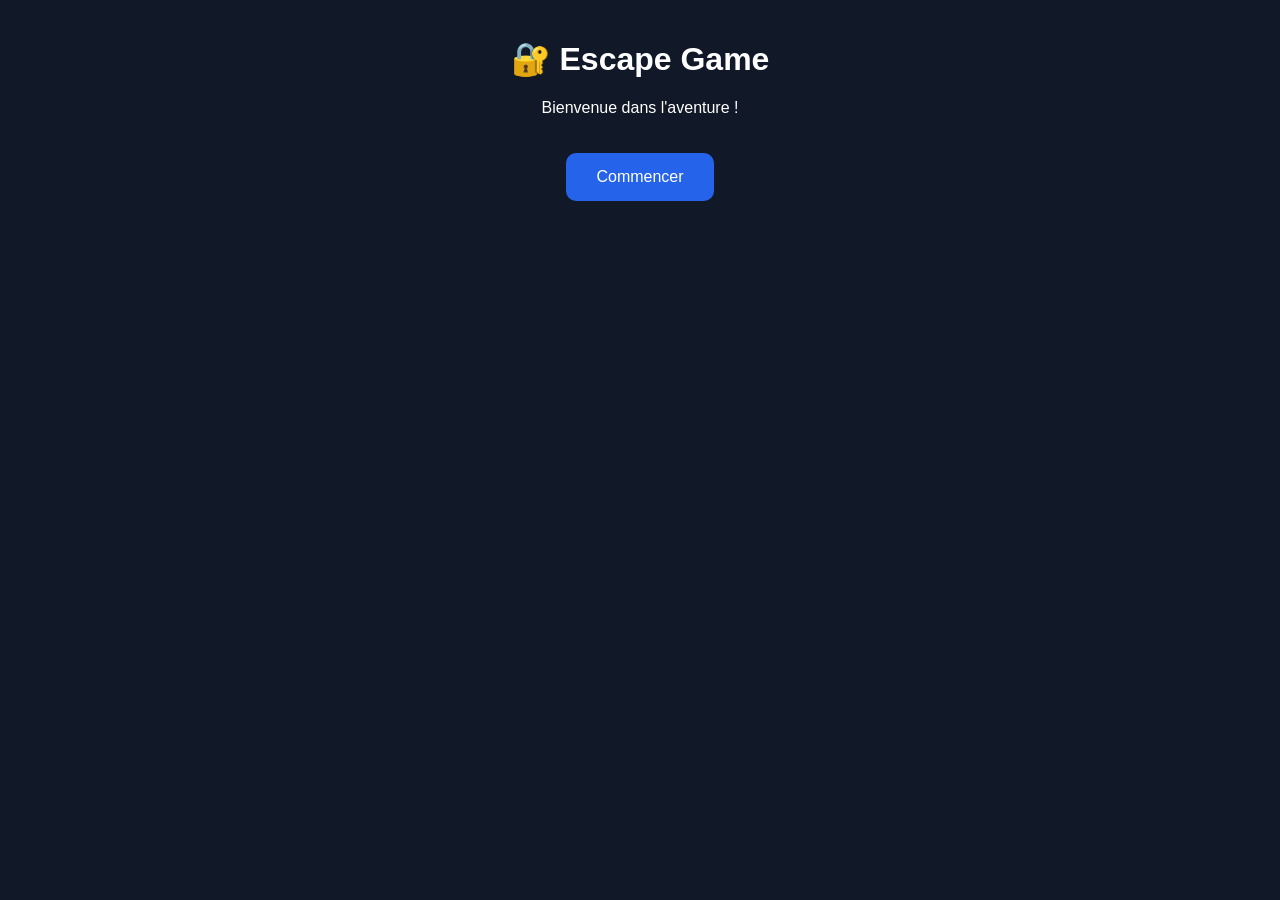
==== index.html @ 5aa4e569 "added index.html as test" ====
<!DOCTYPE html>
<html lang="fr">
<head>
    <meta charset="UTF-8">
    <meta name="viewport" content="width=device-width, initial-scale=1.0">
    <title>Escape Game</title>

    <style>
        body {
            margin: 0;
            font-family: Arial, sans-serif;
            background: #111827;
            color: white;
            text-align: center;
        }

        h1 {
            margin-top: 40px;
        }

        .bouton {
            display: inline-block;
            padding: 15px 30px;
            margin-top: 20px;
            background: #2563eb;
            color: white;
            text-decoration: none;
            border-radius: 10px;
        }
    </style>
</head>

<body>

    <h1>🔐 Escape Game</h1>

    <p>Bienvenue dans l'aventure !</p>

    <a class="bouton" href="jeu.html">
        Commencer
    </a>

</body>
</html>
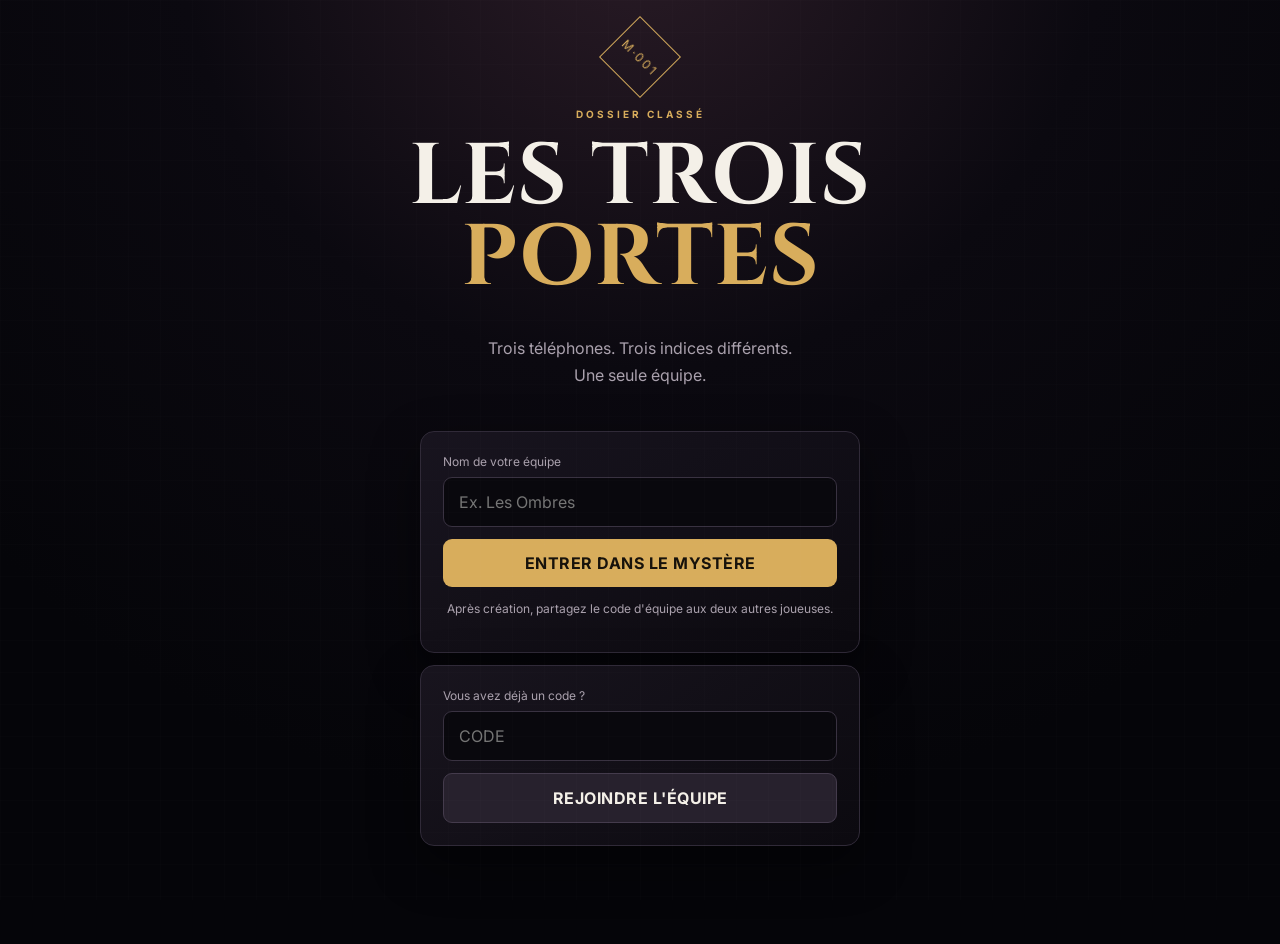
==== commit 1ffcee10: "gpt test" ====
--- a/index.html
+++ b/index.html
@@ -1,44 +1,34 @@
-<!DOCTYPE html>
+<!doctype html>
 <html lang="fr">
 <head>
-    <meta charset="UTF-8">
-    <meta name="viewport" content="width=device-width, initial-scale=1.0">
-    <title>Escape Game</title>
+  <meta charset="utf-8">
+  <meta name="viewport" content="width=device-width,initial-scale=1,viewport-fit=cover">
+  <meta name="theme-color" content="#08070c">
+  <title>Mystery 001 — Les Trois Portes</title>
+  <link rel="stylesheet" href="style.css">
+</head>
+<body class="landing">
+  <main class="shell center">
+    <div class="sigil">M·001</div>
+    <p class="eyebrow">DOSSIER CLASSÉ</p>
+    <h1>LES TROIS<br><span>PORTES</span></h1>
+    <p class="intro">Trois téléphones. Trois indices différents.<br>Une seule équipe.</p>
 
-    <style>
-        body {
-            margin: 0;
-            font-family: Arial, sans-serif;
-            background: #111827;
-            color: white;
-            text-align: center;
-        }
+    <section class="panel setup">
+      <label for="team">Nom de votre équipe</label>
+      <input id="team" maxlength="20" placeholder="Ex. Les Ombres">
+      <button id="createBtn" class="primary">ENTRER DANS LE MYSTÈRE</button>
+      <p class="hint">Après création, partagez le code d'équipe aux deux autres joueuses.</p>
+    </section>
 
-        h1 {
-            margin-top: 40px;
-        }
+    <section class="panel join">
+      <label for="joinCode">Vous avez déjà un code ?</label>
+      <input id="joinCode" maxlength="12" placeholder="CODE">
+      <button id="joinBtn" class="secondary">REJOINDRE L'ÉQUIPE</button>
+    </section>
 
-        .bouton {
-            display: inline-block;
-            padding: 15px 30px;
-            margin-top: 20px;
-            background: #2563eb;
-            color: white;
-            text-decoration: none;
-            border-radius: 10px;
-        }
-    </style>
-</head>
-
-<body>
-
-    <h1>🔐 Escape Game</h1>
-
-    <p>Bienvenue dans l'aventure !</p>
-
-    <a class="bouton" href="jeu.html">
-        Commencer
-    </a>
-
+    <p id="status" class="status"></p>
+  </main>
+  <script src="game.js"></script>
 </body>
-</html>
+</html>
--- a/style.css
+++ b/style.css
@@ -0,0 +1,64 @@
+@import url('https://fonts.googleapis.com/css2?family=Cinzel:wght@500;600;700&family=Inter:wght@400;500;600&display=swap');
+
+:root{
+  --bg:#08070c; --panel:#121018; --panel2:#18151f; --line:#302a38;
+  --text:#f4f0e8; --muted:#aaa1ad; --gold:#d8ad5c; --red:#a62c3d;
+  --green:#79c59a; --shadow:0 18px 50px rgba(0,0,0,.45);
+}
+*{box-sizing:border-box}
+html,body{margin:0;min-height:100%;background:
+ radial-gradient(circle at 50% -10%,#2b1c27 0,#0b0910 38%,#050509 75%);color:var(--text);
+ font-family:Inter,system-ui,sans-serif}
+body:before{content:"";position:fixed;inset:0;pointer-events:none;opacity:.06;background-image:
+ linear-gradient(rgba(255,255,255,.2) 1px,transparent 1px),linear-gradient(90deg,rgba(255,255,255,.2) 1px,transparent 1px);
+ background-size:32px 32px}
+button,input{font:inherit}
+button{cursor:pointer}
+.shell{width:min(920px,calc(100% - 32px));margin:auto;padding:28px 0 70px}
+.center{min-height:100vh;display:flex;flex-direction:column;justify-content:center;align-items:center;text-align:center}
+.sig﻿il,.sigil{width:58px;height:58px;border:1px solid var(--gold);display:grid;place-items:center;color:var(--gold);
+ letter-spacing:2px;margin-bottom:22px;transform:rotate(45deg);font-size:12px}
+.sigil::first-line{transform:rotate(-45deg)}
+.eyebrow{font-size:10px;letter-spacing:3px;color:var(--gold);font-weight:700;margin:0 0 9px}
+h1,h2{font-family:Cinzel,serif;letter-spacing:1px}
+h1{font-size:clamp(42px,10vw,86px);line-height:.94;margin:8px 0 20px}
+h1 span{color:var(--gold)}
+h2{margin:0 0 10px;font-size:clamp(21px,5vw,32px)}
+.intro{color:var(--muted);line-height:1.7}
+.panel{background:linear-gradient(145deg,rgba(25,21,31,.96),rgba(12,10,16,.96));
+ border:1px solid var(--line);border-radius:14px;padding:22px;box-shadow:var(--shadow)}
+.setup{width:min(440px,100%);margin-top:26px}
+.join{width:min(440px,100%);margin-top:12px}
+label{display:block;text-align:left;color:var(--muted);font-size:12px;margin:0 0 8px}
+input{width:100%;background:#09080d;color:var(--text);border:1px solid #393241;border-radius:9px;
+ padding:14px 15px;outline:none;transition:.2s}
+input:focus{border-color:var(--gold);box-shadow:0 0 0 3px rgba(216,173,92,.08)}
+button{border:0;border-radius:9px;padding:14px 16px;font-weight:700;letter-spacing:.5px;width:100%;margin-top:12px}
+.primary{background:var(--gold);color:#17120b}.secondary{background:#27212d;color:var(--text);border:1px solid #443b4c}
+.hint,.muted{font-size:12px;color:var(--muted);line-height:1.6}
+.status{min-height:18px;color:var(--gold);font-size:12px;margin:10px 0 0}
+.topbar{position:sticky;top:0;z-index:5;background:rgba(8,7,12,.88);backdrop-filter:blur(14px);
+ border-bottom:1px solid var(--line);padding:13px max(16px,calc((100% - 920px)/2));display:flex;justify-content:space-between;gap:20px}
+.topbar strong{display:block;font-family:Cinzel;font-size:14px}.room-counter{font-size:11px;color:var(--muted);align-self:center}
+.game{padding-top:35px}.hero{text-align:center;margin-bottom:30px}.hero h1{font-size:clamp(36px,8vw,62px);margin:0 0 12px}
+.hero p:last-child{color:var(--muted);max-width:600px;margin:auto;line-height:1.6}
+.players{display:grid;grid-template-columns:repeat(3,1fr);gap:10px;margin-bottom:18px}
+.player-card{padding:14px;border:1px solid var(--line);border-radius:10px;background:#100e15}
+.player-card.active{border-color:var(--gold)}.player-card.done{border-color:rgba(121,197,154,.55)}
+.player-symbol{font-size:24px}.player-name{font-family:Cinzel;margin:7px 0 3px}.player-state{font-size:10px;color:var(--muted)}
+.door{display:grid;grid-template-columns:170px 1fr;gap:25px;align-items:center;padding:24px;border:1px solid var(--line);
+ background:linear-gradient(90deg,#0d0b11,#17121b);border-radius:14px;margin-bottom:18px}
+.door-frame{height:220px;border:9px solid #302731;border-bottom:0;border-radius:75px 75px 0 0;background:#0a090d;
+ display:flex;flex-direction:column;align-items:center;justify-content:center;position:relative;box-shadow:inset 0 0 30px #000}
+.door-light{width:9px;height:9px;border-radius:50%;background:var(--red);box-shadow:0 0 12px var(--red);margin-bottom:20px}
+.door-frame.open .door-light{background:var(--green);box-shadow:0 0 16px var(--green)}
+.door-number{font-family:Cinzel;font-size:42px;color:#4e4552}.lock{font-size:26px;margin-top:12px}
+.role-head{display:flex;align-items:center;gap:15px;margin-bottom:18px}.role-symbol{font-size:38px}
+.personal,.team{margin-top:18px}.clue-box{padding:17px;border:1px dashed #504556;border-radius:10px;background:#0d0b11;margin-bottom:18px;line-height:1.7}
+.section-title{display:flex;justify-content:space-between;align-items:flex-start;gap:20px}.section-title>span{font-family:Cinzel;color:var(--gold);font-size:24px}
+.tokens{display:flex;gap:10px;margin:18px 0}.token{flex:1;border:1px solid var(--line);border-radius:10px;padding:12px;text-align:center;color:#625b67}
+.token.on{border-color:var(--green);color:var(--green);background:rgba(121,197,154,.06)}
+.next{text-align:center;margin-top:18px}.hidden{display:none!important}
+.final{text-align:center;margin-top:18px}.final-code{font-family:Cinzel;font-size:42px;color:var(--gold);letter-spacing:8px;margin-top:22px}
+@media(max-width:650px){.shell{width:min(100% - 22px,920px)}.players{grid-template-columns:1fr}.door{grid-template-columns:110px 1fr;padding:16px}.door-frame{height:170px}.topbar{padding-left:11px;padding-right:11px}.personal,.team{padding:17px}}
+@media(prefers-reduced-motion:no-preference){.door-frame.open{animation:open .8s ease forwards}@keyframes open{50%{filter:brightness(1.5);transform:scale(1.02)}100%{filter:brightness(1)}}}
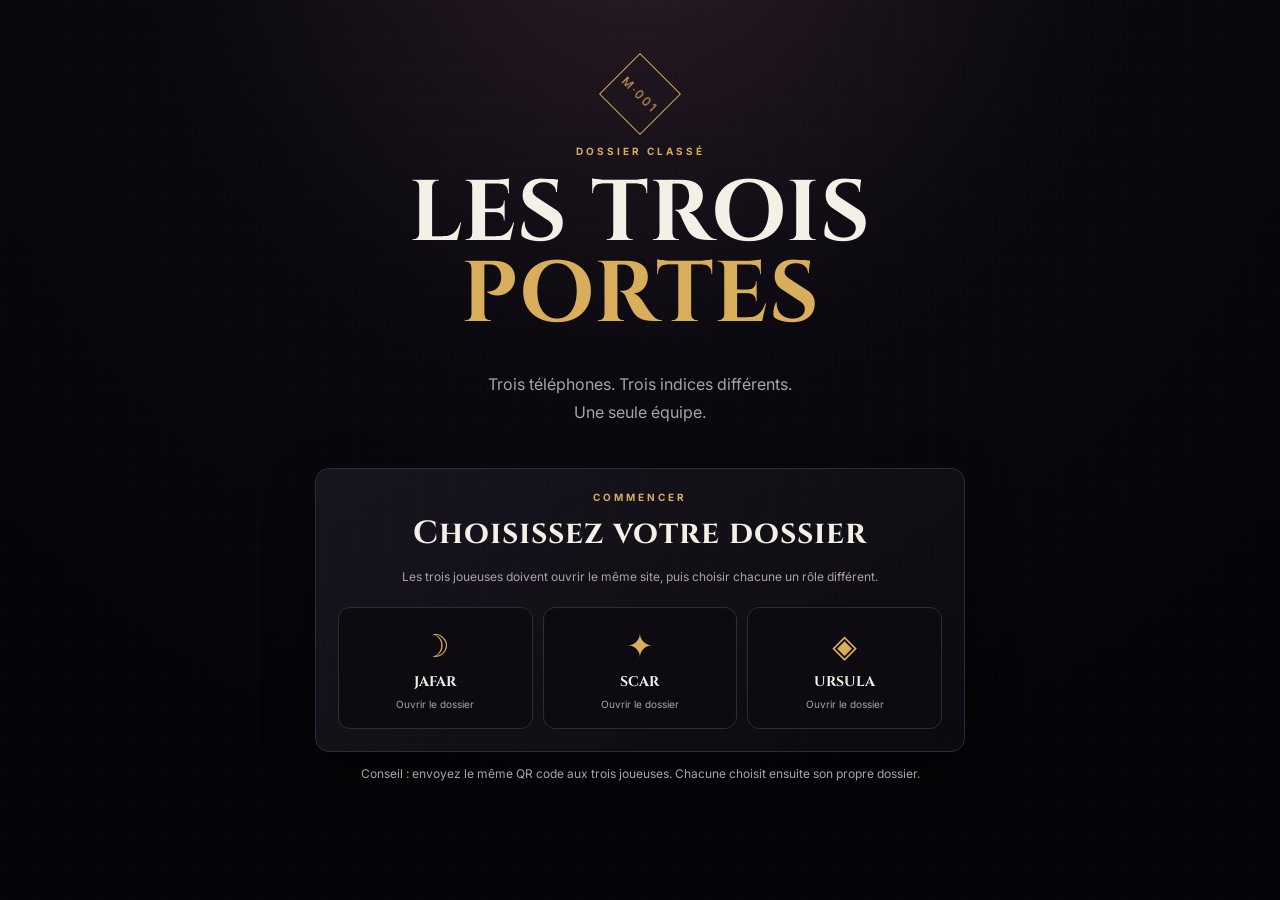
==== commit 87622a50: "gpt test 3" ====
--- a/index.html
+++ b/index.html
@@ -8,27 +8,31 @@
   <link rel="stylesheet" href="style.css">
 </head>
 <body class="landing">
-  <main class="shell center">
-    <div class="sigil">M·001</div>
-    <p class="eyebrow">DOSSIER CLASSÉ</p>
-    <h1>LES TROIS<br><span>PORTES</span></h1>
-    <p class="intro">Trois téléphones. Trois indices différents.<br>Une seule équipe.</p>
+<main class="shell center">
+  <div class="sigil">M·001</div>
+  <p class="eyebrow">DOSSIER CLASSÉ</p>
+  <h1>LES TROIS<br><span>PORTES</span></h1>
+  <p class="intro">Trois téléphones. Trois indices différents.<br>Une seule équipe.</p>
 
-    <section class="panel setup">
-      <label for="team">Nom de votre équipe</label>
-      <input id="team" maxlength="20" placeholder="Ex. Les Ombres">
-      <button id="createBtn" class="primary">ENTRER DANS LE MYSTÈRE</button>
-      <p class="hint">Après création, partagez le code d'équipe aux deux autres joueuses.</p>
-    </section>
+  <section class="panel">
+    <p class="eyebrow">COMMENCER</p>
+    <h2>Choisissez votre dossier</h2>
+    <p class="muted">Les trois joueuses doivent ouvrir le même site, puis choisir chacune un rôle différent.</p>
+    <div class="role-grid">
+      <a class="role-choice" href="room.html?player=jafar&room=1">
+        <span>☽</span><strong>JAFAR</strong><small>Ouvrir le dossier</small>
+      </a>
+      <a class="role-choice" href="room.html?player=scar&room=1">
+        <span>✦</span><strong>SCAR</strong><small>Ouvrir le dossier</small>
+      </a>
+      <a class="role-choice" href="room.html?player=ursula&room=1">
+        <span>◈</span><strong>URSULA</strong><small>Ouvrir le dossier</small>
+      </a>
+    </div>
+  </section>
 
-    <section class="panel join">
-      <label for="joinCode">Vous avez déjà un code ?</label>
-      <input id="joinCode" maxlength="12" placeholder="CODE">
-      <button id="joinBtn" class="secondary">REJOINDRE L'ÉQUIPE</button>
-    </section>
-
-    <p id="status" class="status"></p>
-  </main>
-  <script src="game.js"></script>
+  <p class="hint">Conseil : envoyez le même QR code aux trois joueuses. Chacune choisit ensuite son propre dossier.</p>
+</main>
+<script src="game.js"></script>
 </body>
 </html>
--- a/style.css
+++ b/style.css
@@ -1,64 +1,35 @@
 @import url('https://fonts.googleapis.com/css2?family=Cinzel:wght@500;600;700&family=Inter:wght@400;500;600&display=swap');
 
-:root{
-  --bg:#08070c; --panel:#121018; --panel2:#18151f; --line:#302a38;
-  --text:#f4f0e8; --muted:#aaa1ad; --gold:#d8ad5c; --red:#a62c3d;
-  --green:#79c59a; --shadow:0 18px 50px rgba(0,0,0,.45);
-}
+:root{--bg:#08070c;--panel:#121018;--line:#302a38;--text:#f4f0e8;--muted:#aaa1ad;--gold:#d8ad5c;--red:#a62c3d;--green:#79c59a}
 *{box-sizing:border-box}
-html,body{margin:0;min-height:100%;background:
- radial-gradient(circle at 50% -10%,#2b1c27 0,#0b0910 38%,#050509 75%);color:var(--text);
- font-family:Inter,system-ui,sans-serif}
-body:before{content:"";position:fixed;inset:0;pointer-events:none;opacity:.06;background-image:
- linear-gradient(rgba(255,255,255,.2) 1px,transparent 1px),linear-gradient(90deg,rgba(255,255,255,.2) 1px,transparent 1px);
- background-size:32px 32px}
-button,input{font:inherit}
-button{cursor:pointer}
-.shell{width:min(920px,calc(100% - 32px));margin:auto;padding:28px 0 70px}
+html,body{margin:0;min-height:100%;background:radial-gradient(circle at 50% -10%,#2b1c27 0,#0b0910 38%,#050509 75%);color:var(--text);font-family:Inter,system-ui,sans-serif}
+body:before{content:"";position:fixed;inset:0;pointer-events:none;opacity:.055;background-image:linear-gradient(rgba(255,255,255,.2) 1px,transparent 1px),linear-gradient(90deg,rgba(255,255,255,.2) 1px,transparent 1px);background-size:32px 32px}
+a{color:inherit;text-decoration:none}
+button,input{font:inherit}button{cursor:pointer}
+.shell{width:min(920px,calc(100% - 24px));margin:auto;padding:30px 0 70px}
 .center{min-height:100vh;display:flex;flex-direction:column;justify-content:center;align-items:center;text-align:center}
-.sig﻿il,.sigil{width:58px;height:58px;border:1px solid var(--gold);display:grid;place-items:center;color:var(--gold);
- letter-spacing:2px;margin-bottom:22px;transform:rotate(45deg);font-size:12px}
-.sigil::first-line{transform:rotate(-45deg)}
-.eyebrow{font-size:10px;letter-spacing:3px;color:var(--gold);font-weight:700;margin:0 0 9px}
-h1,h2{font-family:Cinzel,serif;letter-spacing:1px}
-h1{font-size:clamp(42px,10vw,86px);line-height:.94;margin:8px 0 20px}
-h1 span{color:var(--gold)}
-h2{margin:0 0 10px;font-size:clamp(21px,5vw,32px)}
-.intro{color:var(--muted);line-height:1.7}
-.panel{background:linear-gradient(145deg,rgba(25,21,31,.96),rgba(12,10,16,.96));
- border:1px solid var(--line);border-radius:14px;padding:22px;box-shadow:var(--shadow)}
-.setup{width:min(440px,100%);margin-top:26px}
-.join{width:min(440px,100%);margin-top:12px}
-label{display:block;text-align:left;color:var(--muted);font-size:12px;margin:0 0 8px}
-input{width:100%;background:#09080d;color:var(--text);border:1px solid #393241;border-radius:9px;
- padding:14px 15px;outline:none;transition:.2s}
+.sigil{width:58px;height:58px;border:1px solid var(--gold);display:grid;place-items:center;color:var(--gold);letter-spacing:2px;margin-bottom:22px;transform:rotate(45deg);font-size:12px}
+.sigil{font-family:Inter}.eyebrow{font-size:10px;letter-spacing:3px;color:var(--gold);font-weight:700;margin:0 0 9px}
+h1,h2{font-family:Cinzel,serif;letter-spacing:1px}h1{font-size:clamp(42px,10vw,86px);line-height:.94;margin:8px 0 20px}h1 span{color:var(--gold)}
+h2{margin:0 0 10px;font-size:clamp(21px,5vw,32px)}.intro{color:var(--muted);line-height:1.7}
+.panel{width:100%;background:linear-gradient(145deg,rgba(25,21,31,.96),rgba(12,10,16,.96));border:1px solid var(--line);border-radius:14px;padding:22px;box-shadow:0 18px 50px rgba(0,0,0,.4)}
+.center>.panel{width:min(650px,100%);margin-top:26px}.muted,.hint{font-size:12px;color:var(--muted);line-height:1.65}
+.role-grid{display:grid;grid-template-columns:repeat(3,1fr);gap:10px;margin-top:20px}
+.role-choice{border:1px solid var(--line);border-radius:12px;padding:18px 10px;background:#0d0b11;display:flex;flex-direction:column;align-items:center;gap:7px;transition:.2s}
+.role-choice:hover{border-color:var(--gold);transform:translateY(-2px)}.role-choice span{font-size:32px;color:var(--gold)}.role-choice strong{font-family:Cinzel;font-size:14px}.role-choice small{font-size:10px;color:var(--muted)}
+.topbar{position:sticky;top:0;z-index:5;background:rgba(8,7,12,.9);backdrop-filter:blur(14px);border-bottom:1px solid var(--line);padding:13px max(12px,calc((100% - 920px)/2));display:flex;justify-content:space-between;color:var(--muted);font-size:11px;letter-spacing:1px}
+.brand{color:var(--gold);font-weight:700}.game{padding-top:35px}.hero{text-align:center;margin-bottom:30px}.hero h1{font-size:clamp(36px,8vw,62px);margin:0 0 12px}.hero p:last-child{max-width:600px;margin:auto}
+.players{display:grid;grid-template-columns:repeat(3,1fr);gap:10px;margin-bottom:18px}.player-card{padding:14px;border:1px solid var(--line);border-radius:10px;background:#100e15;text-align:center}.player-card.active{border-color:var(--gold)}
+.player-symbol{font-size:24px}.player-name{font-family:Cinzel;margin:7px 0 3px}.player-state{font-size:10px;color:var(--muted)}
+.door{display:grid;grid-template-columns:170px 1fr;gap:25px;align-items:center;padding:24px;border:1px solid var(--line);background:linear-gradient(90deg,#0d0b11,#17121b);border-radius:14px;margin-bottom:18px}
+.door-frame{height:220px;border:9px solid #302731;border-bottom:0;border-radius:75px 75px 0 0;background:#0a090d;display:flex;flex-direction:column;align-items:center;justify-content:center;box-shadow:inset 0 0 30px #000}
+.door-light{width:9px;height:9px;border-radius:50%;background:var(--red);box-shadow:0 0 12px var(--red);margin-bottom:20px}.door-frame.open .door-light{background:var(--green);box-shadow:0 0 16px var(--green)}
+.door-number{font-family:Cinzel;font-size:42px;color:#4e4552}.lock{font-size:26px;margin-top:12px}
+.role-head{display:flex;align-items:center;gap:15px;margin-bottom:18px}.role-symbol{font-size:38px}.clue-box{padding:17px;border:1px dashed #504556;border-radius:10px;background:#0d0b11;margin-bottom:18px;line-height:1.7}
+label{display:block;text-align:left;color:var(--muted);font-size:12px;margin:0 0 8px}input{width:100%;background:#09080d;color:var(--text);border:1px solid #393241;border-radius:9px;padding:14px 15px;outline:none}
 input:focus{border-color:var(--gold);box-shadow:0 0 0 3px rgba(216,173,92,.08)}
-button{border:0;border-radius:9px;padding:14px 16px;font-weight:700;letter-spacing:.5px;width:100%;margin-top:12px}
-.primary{background:var(--gold);color:#17120b}.secondary{background:#27212d;color:var(--text);border:1px solid #443b4c}
-.hint,.muted{font-size:12px;color:var(--muted);line-height:1.6}
-.status{min-height:18px;color:var(--gold);font-size:12px;margin:10px 0 0}
-.topbar{position:sticky;top:0;z-index:5;background:rgba(8,7,12,.88);backdrop-filter:blur(14px);
- border-bottom:1px solid var(--line);padding:13px max(16px,calc((100% - 920px)/2));display:flex;justify-content:space-between;gap:20px}
-.topbar strong{display:block;font-family:Cinzel;font-size:14px}.room-counter{font-size:11px;color:var(--muted);align-self:center}
-.game{padding-top:35px}.hero{text-align:center;margin-bottom:30px}.hero h1{font-size:clamp(36px,8vw,62px);margin:0 0 12px}
-.hero p:last-child{color:var(--muted);max-width:600px;margin:auto;line-height:1.6}
-.players{display:grid;grid-template-columns:repeat(3,1fr);gap:10px;margin-bottom:18px}
-.player-card{padding:14px;border:1px solid var(--line);border-radius:10px;background:#100e15}
-.player-card.active{border-color:var(--gold)}.player-card.done{border-color:rgba(121,197,154,.55)}
-.player-symbol{font-size:24px}.player-name{font-family:Cinzel;margin:7px 0 3px}.player-state{font-size:10px;color:var(--muted)}
-.door{display:grid;grid-template-columns:170px 1fr;gap:25px;align-items:center;padding:24px;border:1px solid var(--line);
- background:linear-gradient(90deg,#0d0b11,#17121b);border-radius:14px;margin-bottom:18px}
-.door-frame{height:220px;border:9px solid #302731;border-bottom:0;border-radius:75px 75px 0 0;background:#0a090d;
- display:flex;flex-direction:column;align-items:center;justify-content:center;position:relative;box-shadow:inset 0 0 30px #000}
-.door-light{width:9px;height:9px;border-radius:50%;background:var(--red);box-shadow:0 0 12px var(--red);margin-bottom:20px}
-.door-frame.open .door-light{background:var(--green);box-shadow:0 0 16px var(--green)}
-.door-number{font-family:Cinzel;font-size:42px;color:#4e4552}.lock{font-size:26px;margin-top:12px}
-.role-head{display:flex;align-items:center;gap:15px;margin-bottom:18px}.role-symbol{font-size:38px}
-.personal,.team{margin-top:18px}.clue-box{padding:17px;border:1px dashed #504556;border-radius:10px;background:#0d0b11;margin-bottom:18px;line-height:1.7}
-.section-title{display:flex;justify-content:space-between;align-items:flex-start;gap:20px}.section-title>span{font-family:Cinzel;color:var(--gold);font-size:24px}
-.tokens{display:flex;gap:10px;margin:18px 0}.token{flex:1;border:1px solid var(--line);border-radius:10px;padding:12px;text-align:center;color:#625b67}
-.token.on{border-color:var(--green);color:var(--green);background:rgba(121,197,154,.06)}
-.next{text-align:center;margin-top:18px}.hidden{display:none!important}
-.final{text-align:center;margin-top:18px}.final-code{font-family:Cinzel;font-size:42px;color:var(--gold);letter-spacing:8px;margin-top:22px}
-@media(max-width:650px){.shell{width:min(100% - 22px,920px)}.players{grid-template-columns:1fr}.door{grid-template-columns:110px 1fr;padding:16px}.door-frame{height:170px}.topbar{padding-left:11px;padding-right:11px}.personal,.team{padding:17px}}
+button{border:0;border-radius:9px;padding:14px 16px;font-weight:700;letter-spacing:.5px;width:100%;margin-top:12px}.primary{background:var(--gold);color:#17120b}.secondary{background:#27212d;color:var(--text);border:1px solid #443b4c}
+button:disabled{opacity:.45;cursor:not-allowed}.status{min-height:18px;color:var(--gold);font-size:12px;margin:10px 0 0}.section-title{display:flex;justify-content:space-between;align-items:flex-start}.tokens{display:flex;gap:10px;margin:18px 0}.token{flex:1;border:1px solid var(--line);border-radius:10px;padding:12px;text-align:center;color:#625b67}.token.me{border-color:var(--gold);color:var(--gold)}
+.divider{height:1px;background:var(--line);margin:20px 0}.next,.final,.how{margin-top:18px}.next{text-align:center}.final{text-align:center}.final-code{font-family:Cinzel;font-size:42px;color:var(--gold);letter-spacing:8px;margin-top:22px}.hidden{display:none!important}
+@media(max-width:650px){.role-grid,.players{grid-template-columns:1fr}.door{grid-template-columns:110px 1fr;padding:16px}.door-frame{height:170px}.shell{width:min(100% - 18px,920px)}}
 @media(prefers-reduced-motion:no-preference){.door-frame.open{animation:open .8s ease forwards}@keyframes open{50%{filter:brightness(1.5);transform:scale(1.02)}100%{filter:brightness(1)}}}
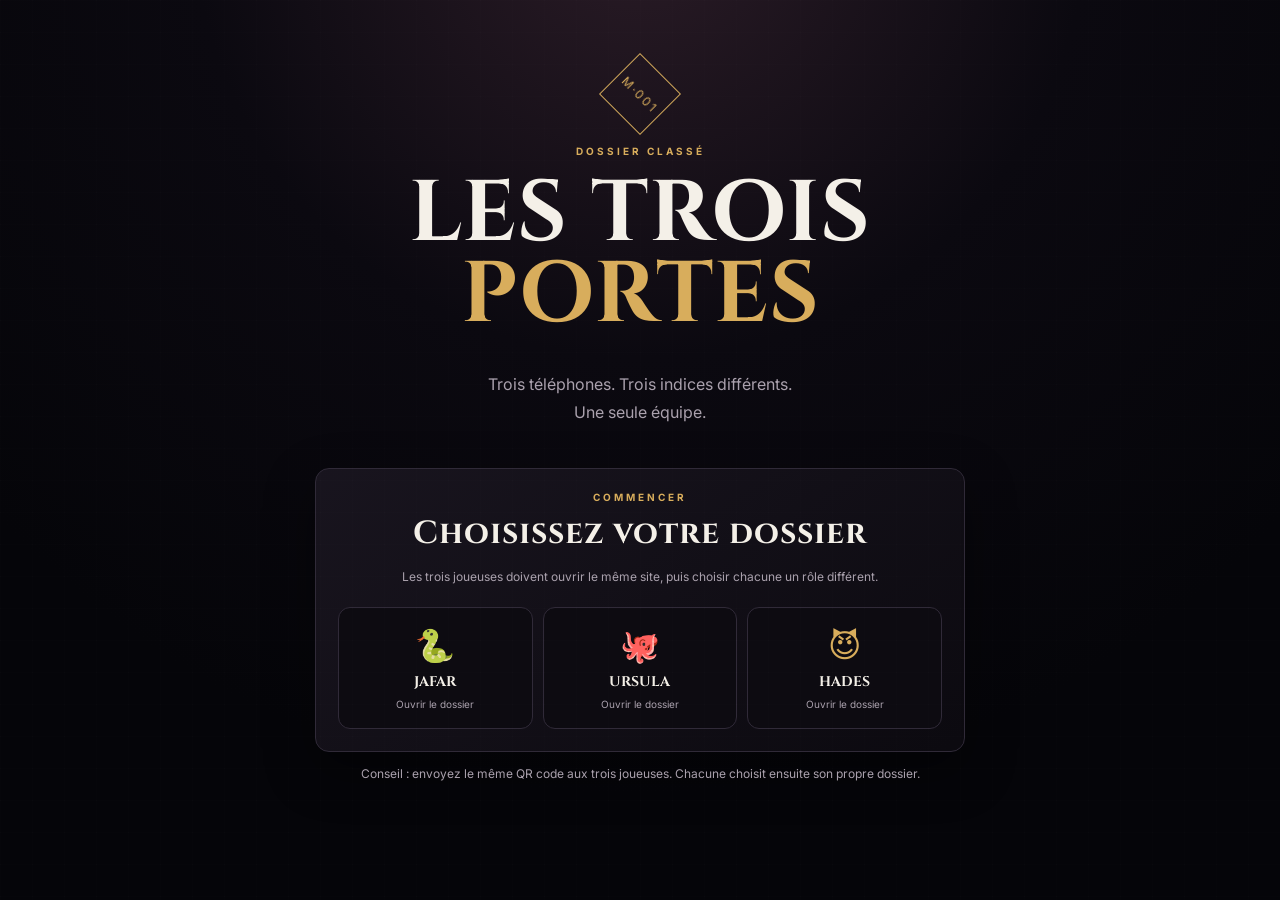
==== commit 54d6703d: "upgrade" ====
--- a/index.html
+++ b/index.html
@@ -20,13 +20,13 @@
     <p class="muted">Les trois joueuses doivent ouvrir le même site, puis choisir chacune un rôle différent.</p>
     <div class="role-grid">
       <a class="role-choice" href="room.html?player=jafar&room=1">
-        <span>☽</span><strong>JAFAR</strong><small>Ouvrir le dossier</small>
-      </a>
-      <a class="role-choice" href="room.html?player=scar&room=1">
-        <span>✦</span><strong>SCAR</strong><small>Ouvrir le dossier</small>
+        <span>🐍</span><strong>JAFAR</strong><small>Ouvrir le dossier</small>
       </a>
       <a class="role-choice" href="room.html?player=ursula&room=1">
-        <span>◈</span><strong>URSULA</strong><small>Ouvrir le dossier</small>
+        <span>🐙</span><strong>URSULA</strong><small>Ouvrir le dossier</small>
+      </a>
+      <a class="role-choice" href="room.html?player=hades&room=1">
+        <span>😈</span><strong>HADES</strong><small>Ouvrir le dossier</small>
       </a>
     </div>
   </section>
--- a/style.css
+++ b/style.css
@@ -31,5 +31,332 @@
 button{border:0;border-radius:9px;padding:14px 16px;font-weight:700;letter-spacing:.5px;width:100%;margin-top:12px}.primary{background:var(--gold);color:#17120b}.secondary{background:#27212d;color:var(--text);border:1px solid #443b4c}
 button:disabled{opacity:.45;cursor:not-allowed}.status{min-height:18px;color:var(--gold);font-size:12px;margin:10px 0 0}.section-title{display:flex;justify-content:space-between;align-items:flex-start}.tokens{display:flex;gap:10px;margin:18px 0}.token{flex:1;border:1px solid var(--line);border-radius:10px;padding:12px;text-align:center;color:#625b67}.token.me{border-color:var(--gold);color:var(--gold)}
 .divider{height:1px;background:var(--line);margin:20px 0}.next,.final,.how{margin-top:18px}.next{text-align:center}.final{text-align:center}.final-code{font-family:Cinzel;font-size:42px;color:var(--gold);letter-spacing:8px;margin-top:22px}.hidden{display:none!important}
+/* =========================================================
+   IDENTITÉ DES VILAINS
+   ========================================================= */
+
+
+/* =========================================================
+   JAFAR — ROUGE / DÉSERT
+   ========================================================= */
+
+body.theme-jafar {
+  --bg: #180806;
+  --bg-soft: #2b100b;
+  --panel: rgba(55, 20, 12, 0.88);
+  --panel-border: rgba(218, 142, 55, 0.45);
+  --text: #f8e4c1;
+  --muted: #c9a982;
+  --accent: #c93524;
+  --accent-light: #ef8b38;
+  --gold: #d9a441;
+
+  background:
+    radial-gradient(circle at 50% -10%, rgba(220, 91, 35, .25), transparent 45%),
+    radial-gradient(circle at 15% 80%, rgba(175, 55, 25, .15), transparent 35%),
+    linear-gradient(135deg, #120504, #2a0b07 55%, #160605);
+
+  color: var(--text);
+}
+
+
+/* sable / poussière */
+body.theme-jafar::before {
+  content: "";
+  position: fixed;
+  inset: 0;
+  pointer-events: none;
+  opacity: .22;
+
+  background-image:
+    radial-gradient(circle, rgba(238, 177, 91, .45) 1px, transparent 1px),
+    radial-gradient(circle, rgba(238, 177, 91, .25) 1px, transparent 1px);
+
+  background-size: 90px 90px, 140px 140px;
+  background-position: 0 0, 35px 60px;
+}
+
+
+/* panneaux */
+body.theme-jafar .panel,
+body.theme-jafar .clue-box,
+body.theme-jafar .player-card {
+  background:
+    linear-gradient(
+      145deg,
+      rgba(72, 25, 14, .94),
+      rgba(34, 12, 8, .94)
+    );
+
+  border-color: rgba(217, 164, 65, .38);
+
+  box-shadow:
+    0 10px 35px rgba(0, 0, 0, .45),
+    inset 0 0 25px rgba(217, 164, 65, .04);
+}
+
+
+/* titres */
+body.theme-jafar h1,
+body.theme-jafar h2,
+body.theme-jafar .room-title {
+  color: #f2c56b;
+  text-shadow:
+    0 0 18px rgba(239, 139, 56, .25);
+}
+
+
+/* boutons */
+body.theme-jafar button {
+  background: linear-gradient(135deg, #a82418, #d95625);
+  border-color: #e29a45;
+  color: #fff1d2;
+
+  box-shadow:
+    0 0 18px rgba(201, 53, 36, .25);
+}
+
+body.theme-jafar button:hover {
+  background: linear-gradient(135deg, #d13a25, #ed7830);
+}
+
+
+/* =========================================================
+   URSULA — VIOLET / ABYSSES
+   ========================================================= */
+
+body.theme-ursula {
+  --bg: #090313;
+  --bg-soft: #17062b;
+  --panel: rgba(28, 10, 45, .88);
+  --panel-border: rgba(174, 91, 219, .42);
+  --text: #eee0fa;
+  --muted: #bba8ca;
+  --accent: #9b42bd;
+  --accent-light: #d07bea;
+  --aqua: #46d7d0;
+
+  background:
+    radial-gradient(circle at 20% 10%, rgba(148, 48, 180, .28), transparent 38%),
+    radial-gradient(circle at 85% 75%, rgba(27, 159, 165, .18), transparent 40%),
+    linear-gradient(160deg, #08020f, #19062c 50%, #050711);
+
+  color: var(--text);
+}
+
+
+/* bulles */
+body.theme-ursula::before {
+  content: "";
+  position: fixed;
+  inset: 0;
+  pointer-events: none;
+  opacity: .25;
+
+  background-image:
+    radial-gradient(circle at 15% 25%, transparent 0 7px, rgba(94, 218, 213, .25) 8px, transparent 9px),
+    radial-gradient(circle at 75% 65%, transparent 0 11px, rgba(182, 105, 222, .22) 12px, transparent 13px),
+    radial-gradient(circle at 40% 80%, transparent 0 5px, rgba(94, 218, 213, .18) 6px, transparent 7px);
+
+  background-size: 190px 230px, 270px 310px, 150px 180px;
+}
+
+
+/* panneaux */
+body.theme-ursula .panel,
+body.theme-ursula .clue-box,
+body.theme-ursula .player-card {
+  background:
+    linear-gradient(
+      150deg,
+      rgba(43, 13, 61, .94),
+      rgba(13, 8, 28, .95)
+    );
+
+  border-color: rgba(174, 91, 219, .4);
+
+  box-shadow:
+    0 12px 40px rgba(0, 0, 0, .5),
+    inset 0 0 30px rgba(155, 66, 189, .06);
+}
+
+
+/* titres */
+body.theme-ursula h1,
+body.theme-ursula h2,
+body.theme-ursula .room-title {
+  color: #d88af0;
+
+  text-shadow:
+    0 0 18px rgba(208, 123, 234, .3);
+}
+
+
+/* petits éléments */
+body.theme-ursula .eyebrow {
+  color: var(--aqua);
+}
+
+
+/* boutons */
+body.theme-ursula button {
+  background: linear-gradient(135deg, #71308f, #a94dc4);
+  border-color: #d07bea;
+  color: #f8eaff;
+
+  box-shadow:
+    0 0 22px rgba(155, 66, 189, .28);
+}
+
+body.theme-ursula button:hover {
+  background: linear-gradient(135deg, #9140b2, #c263df);
+}
+
+
+/* =========================================================
+   HADÈS — BLEU / FLAMMES
+   ========================================================= */
+
+body.theme-hades {
+  --bg: #020813;
+  --bg-soft: #06152b;
+  --panel: rgba(6, 20, 40, .9);
+  --panel-border: rgba(51, 176, 255, .45);
+  --text: #dff5ff;
+  --muted: #91b9d2;
+  --accent: #168cff;
+  --accent-light: #4dd9ff;
+  --fire: #25bfff;
+
+  background:
+    radial-gradient(circle at 50% 0%, rgba(22, 140, 255, .3), transparent 40%),
+    radial-gradient(circle at 20% 90%, rgba(0, 214, 255, .16), transparent 35%),
+    linear-gradient(160deg, #01050c, #04152b 52%, #01050d);
+
+  color: var(--text);
+}
+
+
+/* halo de flammes bleues */
+body.theme-hades::before {
+  content: "";
+  position: fixed;
+  inset: 0;
+  pointer-events: none;
+
+  background:
+    radial-gradient(
+      ellipse at 10% 100%,
+      rgba(0, 174, 255, .35),
+      transparent 28%
+    ),
+    radial-gradient(
+      ellipse at 90% 100%,
+      rgba(24, 118, 255, .32),
+      transparent 28%
+    ),
+    radial-gradient(
+      ellipse at 50% 110%,
+      rgba(0, 221, 255, .28),
+      transparent 35%
+    );
+
+  filter: blur(15px);
+}
+
+
+/* panneaux */
+body.theme-hades .panel,
+body.theme-hades .clue-box,
+body.theme-hades .player-card {
+  background:
+    linear-gradient(
+      150deg,
+      rgba(7, 29, 57, .95),
+      rgba(2, 10, 24, .96)
+    );
+
+  border-color: rgba(51, 176, 255, .42);
+
+  box-shadow:
+    0 12px 45px rgba(0, 0, 0, .55),
+    0 0 25px rgba(22, 140, 255, .08),
+    inset 0 0 30px rgba(77, 217, 255, .05);
+}
+
+
+/* titres */
+body.theme-hades h1,
+body.theme-hades h2,
+body.theme-hades .room-title {
+  color: #52d9ff;
+
+  text-shadow:
+    0 0 8px rgba(77, 217, 255, .6),
+    0 0 25px rgba(22, 140, 255, .4);
+}
+
+
+/* éléments importants */
+body.theme-hades .eyebrow {
+  color: #4dd9ff;
+}
+
+
+/* boutons */
+body.theme-hades button {
+  background: linear-gradient(135deg, #075bc1, #009bd8);
+  border-color: #52d9ff;
+  color: #e8fbff;
+
+  box-shadow:
+    0 0 20px rgba(22, 140, 255, .35);
+}
+
+body.theme-hades button:hover {
+  background: linear-gradient(135deg, #087be0, #13bce9);
+}
+
+
+/* =========================================================
+   CODE FINAL
+   ========================================================= */
+
+body.theme-jafar .final-code {
+  color: #f2c56b;
+  text-shadow: 0 0 25px rgba(239, 139, 56, .5);
+}
+
+body.theme-ursula .final-code {
+  color: #d88af0;
+  text-shadow: 0 0 25px rgba(208, 123, 234, .5);
+}
+
+body.theme-hades .final-code {
+  color: #52d9ff;
+  text-shadow:
+    0 0 10px rgba(77, 217, 255, .8),
+    0 0 30px rgba(22, 140, 255, .6);
+}
+
+
+/* =========================================================
+   ICÔNE DU VILAIN
+   ========================================================= */
+
+body.theme-jafar #roleSymbol {
+  color: #e4b04d;
+  text-shadow: 0 0 15px rgba(228, 176, 77, .5);
+}
+
+body.theme-ursula #roleSymbol {
+  color: #d76af0;
+  text-shadow: 0 0 15px rgba(215, 106, 240, .5);
+}
+
+body.theme-hades #roleSymbol {
+  color: #4dd9ff;
+  text-shadow: 0 0 18px rgba(77, 217, 255, .8);
+}
 @media(max-width:650px){.role-grid,.players{grid-template-columns:1fr}.door{grid-template-columns:110px 1fr;padding:16px}.door-frame{height:170px}.shell{width:min(100% - 18px,920px)}}
 @media(prefers-reduced-motion:no-preference){.door-frame.open{animation:open .8s ease forwards}@keyframes open{50%{filter:brightness(1.5);transform:scale(1.02)}100%{filter:brightness(1)}}}
